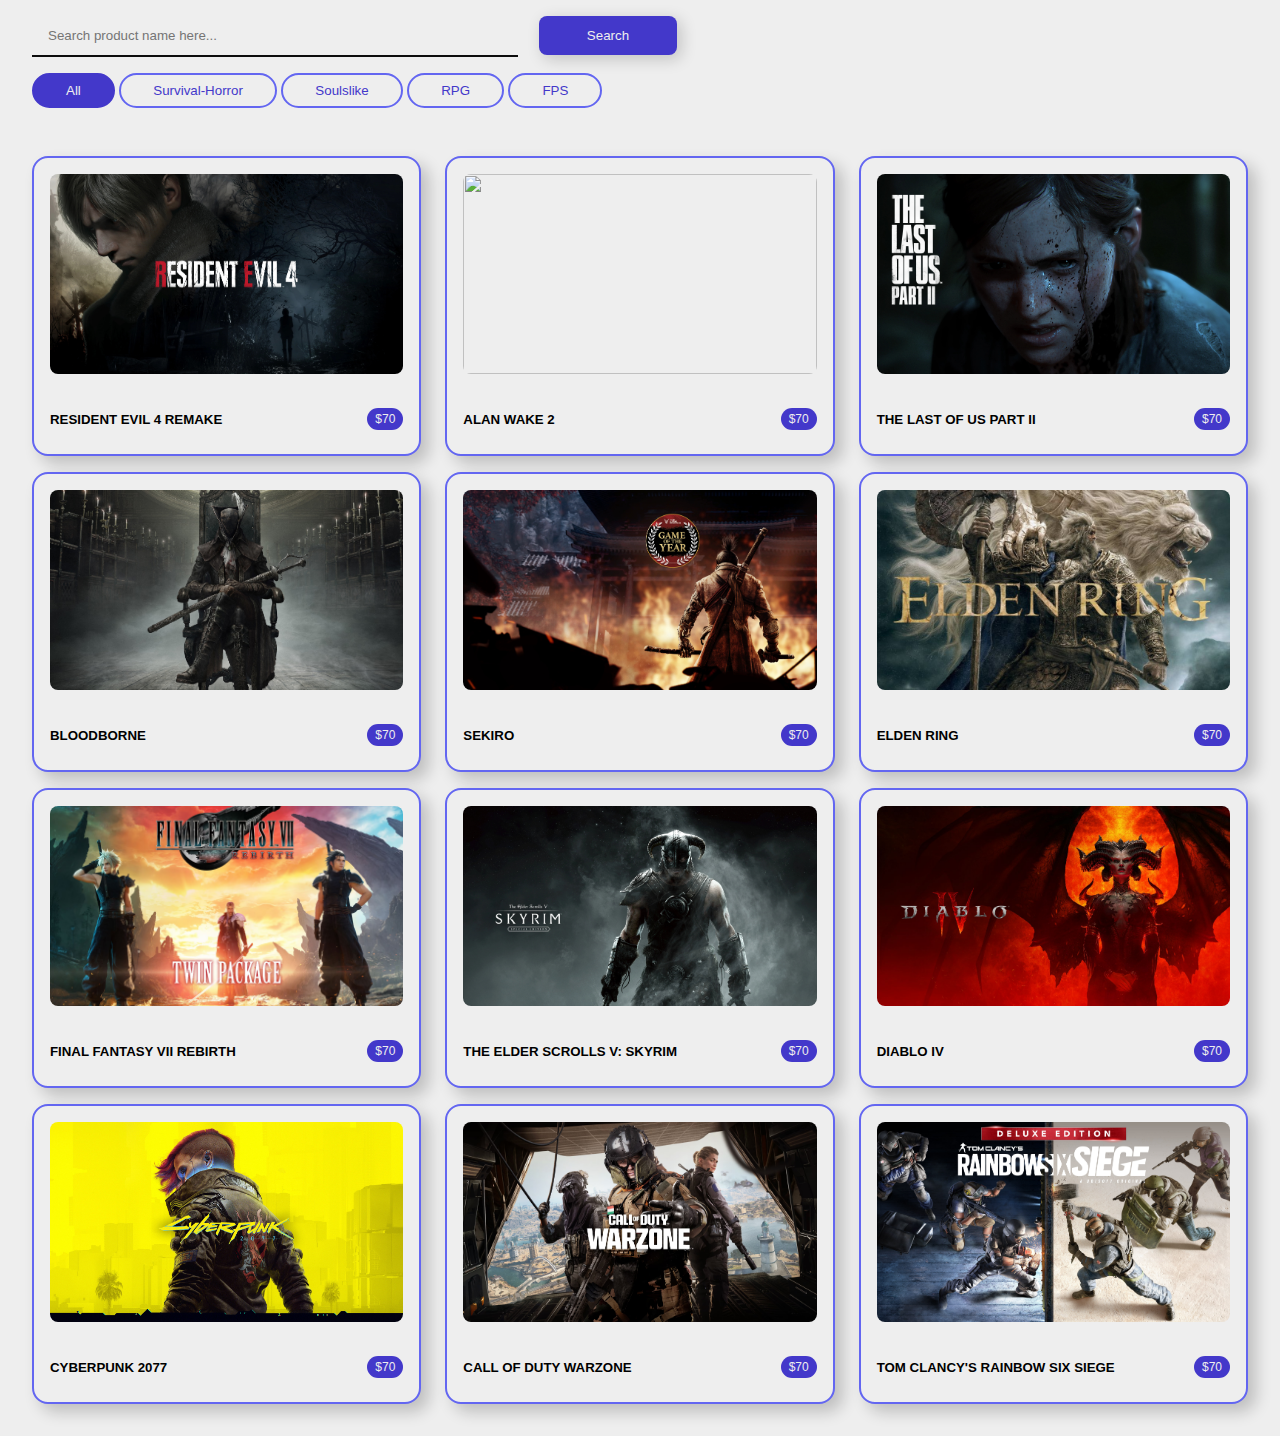
==== product_filter_search/index.html @ 63ac5815 "projeto completo de um site de produtos com filtragem e pesquisa" ====
<!DOCTYPE html>
<html lang="en">
<head>
   <meta charset="UTF-8">
   <meta name="viewport" content="width=device-width, initial-scale=1.0">
   <!-- Stylesheets -->
   <link rel="stylesheet" href="style.css">
   <!-- Google Fonts -->
   <link rel="preconnect" href="https://fonts.googleapis.com">
   <link rel="preconnect" href="https://fonts.gstatic.com" crossorigin>
   <link href="https://fonts.googleapis.com/css2?family=Montserrat:ital,wght@0,100..900;1,100..900&display=swap" rel="stylesheet">
   <!-- Title -->
   <title>Product Filter and Search</title>
</head>
<body>
   <div class="wrapper">
      <div class="search_container">
         <input type="search" name="" id="search_input" class="search_input" placeholder="Search product name here...">
         <button id="btn_search" class="btn_search">Search</button>
      </div>
      <div id="btn_select" class="btn_select">
         <button class="btn_value" onclick="filterProduct('all')">All</button>
         <button class="btn_value" onclick="filterProduct('Survival-Horror')">Survival-Horror</button>
         <button class="btn_value" onclick="filterProduct('Soulslike')">Soulslike</button>
         <button class="btn_value" onclick="filterProduct('RPG')">RPG</button>
         <button class="btn_value" onclick="filterProduct('FPS')">FPS</button>
      </div>
      <div id="products"></div>
   </div>
   <!-- Script -->
   <script src="script.js"></script>
</body>
</html>
---- product_filter_search/style.css ----
* {
   padding: 0;
   margin: 0px;
   box-sizing: border-box;
   border: none;
   outline: none;
   font-family: 'Segoe UI', Tahoma, Geneva, Verdana, sans-serif;
   font-weight: 500;
}

:root {
   --main: #4338ca;
   --main_light: #6366f1;
   --main_dark: #312e81;
   --dark: #0c0c0c;
   --light: #eeeeee
}

body {
   background-color: var(--light);
}

.wrapper {
   width: 95%;
   margin: 0 auto;
}

.search_container {
   margin: 1rem 0;
}

.search_input {
   width: 40%;
   border-bottom: 2px solid var(--dark);
   background-color: transparent;
   padding: .75rem 1rem;
}

.search_input:focus {
   border-bottom-color: var(--main);
   transition: .25s;
}

.btn_search {
   background-color: var(--main);
   color: var(--light);
   padding: .75rem 3rem;
   margin-left: 1rem;
   border-radius: .5rem;
   box-shadow: .25rem .25rem 1rem #0c0c0c30;
}

.btn_search:hover {
   cursor: pointer;
   transition: .25s;
   background-color: var(--main_dark);
}

.btn_value {
   background-color: transparent;
   border: 2px solid var(--main_light);
   color: var(--main);
   padding: .5rem 2rem;
   border-radius: 2rem;
   cursor: pointer;
}

.btn_value:hover {
   background-color: var(--main);
   border-color: var(--main);
   color: var(--light);
   transition: .25s;
}

.active {
   background-color: var(--main);
   border-color: var(--main);
   color: var(--light);
}

#products {
   display: grid;
   grid-template-columns: auto auto auto;
   grid-column-gap: 1.5rem;
   padding: 2rem 0;
}

.card {
   display: flex;
   flex-direction: column;
   justify-content: space-between;
   background-color: #eee;
   border: 2px solid var(--main_light);
   width: 100%;
   min-width: 300px;
   max-width: 400px;
   height: 300px;
   margin-top: 1rem;
   padding: 1rem;
   border-radius: 1rem;
   box-shadow: .5rem .5rem 1rem rgba(0, 0, 0, 0.199);
   cursor: pointer;
}

.card:hover {
   background-color: #ddd;
   outline: 2px solid var(--main);
   transition: ease .1s;
   font-weight: bold;
}

img {
   border-radius: .5rem;
   width: 100%;
   height: 200px;
   object-fit: cover;
}

.container {
   display: flex;
   align-items: center;
   justify-content: space-between;
   margin-bottom: .5rem;
}

.container h6 {
   background-color: var(--main);
   color: var(--light);
   padding: .25rem .5rem;
   border-radius: 50px;
   font-size: .75rem;
   margin-left: 1rem;
}

.product_name {
   font-weight: bold;
}

.hide {
   display: none;
}

@media screen and (max-width: 720px) {
   .search_input {
      width: 60%;
   }
   .btn_search {
      font-size: .75rem;
      padding: .75rem 0;
      width: 30%;
   }
   .btn_value {
      font-size: .75rem;
      padding: .25rem 1.5rem;
      margin-bottom: .5rem;
   }
   #products {
      grid-template-columns: auto auto;
      grid-column-gap: 1rem;
      padding: .75rem 0;
   }
   .card {
      padding: .5rem;
      min-width: 100px;
      height: 200px;
   }
   img {
      height: 125px;
   }
}
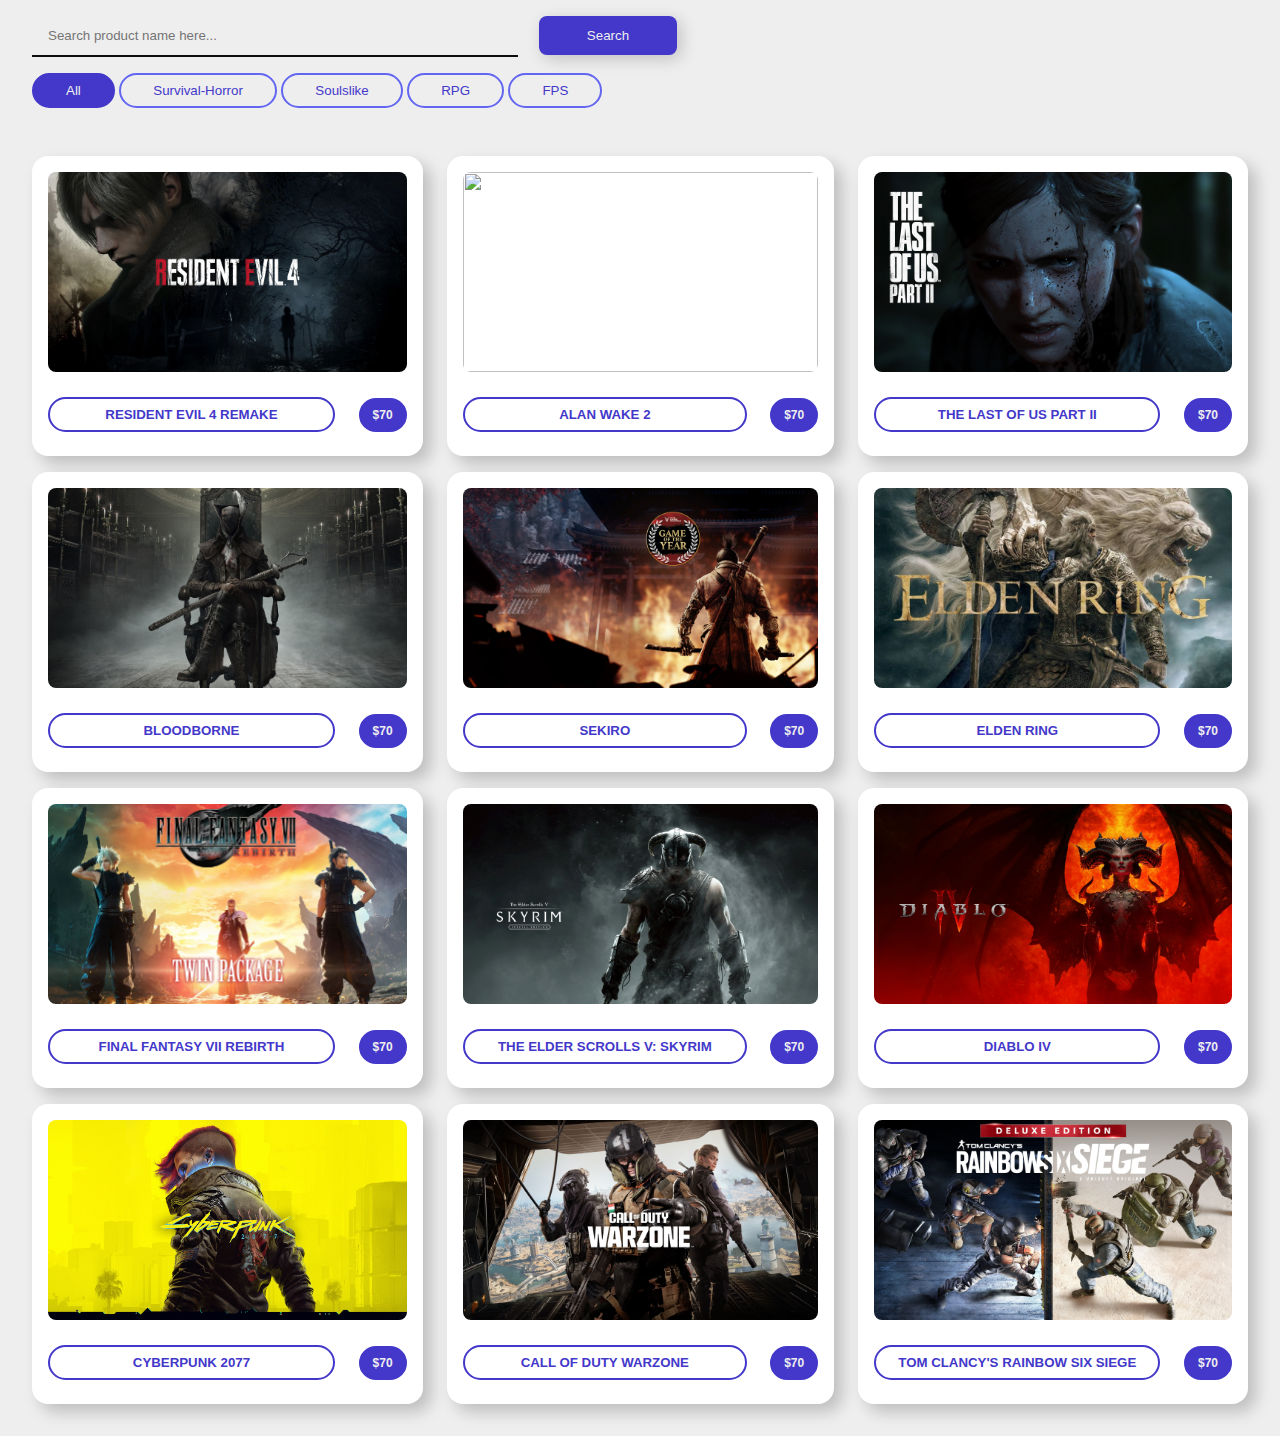
==== commit da803a64: "29022024" ====
--- a/product_filter_search/index.html
+++ b/product_filter_search/index.html
@@ -5,6 +5,8 @@
    <meta name="viewport" content="width=device-width, initial-scale=1.0">
    <!-- Stylesheets -->
    <link rel="stylesheet" href="style.css">
+   <!-- Favicon -->
+   <link rel="shortcut icon" href="favicon.ico" type="image/x-icon">
    <!-- Google Fonts -->
    <link rel="preconnect" href="https://fonts.googleapis.com">
    <link rel="preconnect" href="https://fonts.gstatic.com" crossorigin>
--- a/product_filter_search/style.css
+++ b/product_filter_search/style.css
@@ -89,8 +89,7 @@
    display: flex;
    flex-direction: column;
    justify-content: space-between;
-   background-color: #eee;
-   border: 2px solid var(--main_light);
+   background-color: #fff;
    width: 100%;
    min-width: 300px;
    max-width: 400px;
@@ -103,9 +102,8 @@
 }
 
 .card:hover {
-   background-color: #ddd;
    outline: 2px solid var(--main);
-   transition: ease .1s;
+   background-color: #ffffff;
    font-weight: bold;
 }
 
@@ -125,15 +123,36 @@
 
 .container h6 {
    background-color: var(--main);
+   border: 2px solid var(--main);
    color: var(--light);
-   padding: .25rem .5rem;
+   padding: .5rem .75rem;
    border-radius: 50px;
    font-size: .75rem;
+   font-weight: bolder;
    margin-left: 1rem;
+}
+
+.container h6:hover {
+   background-color: transparent;
+   border: 2px solid var(--main);
+   transition: .25s;
+   color: var(--main);
 }
 
 .product_name {
    font-weight: bold;
+   border: 2px solid var(--main);
+   color: var(--main);
+   padding: .5rem .75rem;
+   width: 80%;
+   text-align: center;
+   border-radius: 50px;
+}
+
+.product_name:hover {
+   background-color: var(--main);
+   color: var(--light);
+   transition: ease .25s;
 }
 
 .hide {
@@ -167,4 +186,12 @@
    img {
       height: 125px;
    }
+   .container h6 {
+      padding: .25rem .5rem;
+      font-size: .6rem;
+   }
+   .product_name {
+      font-size: .6rem;
+      padding: .25rem .75rem;
+   }
 }